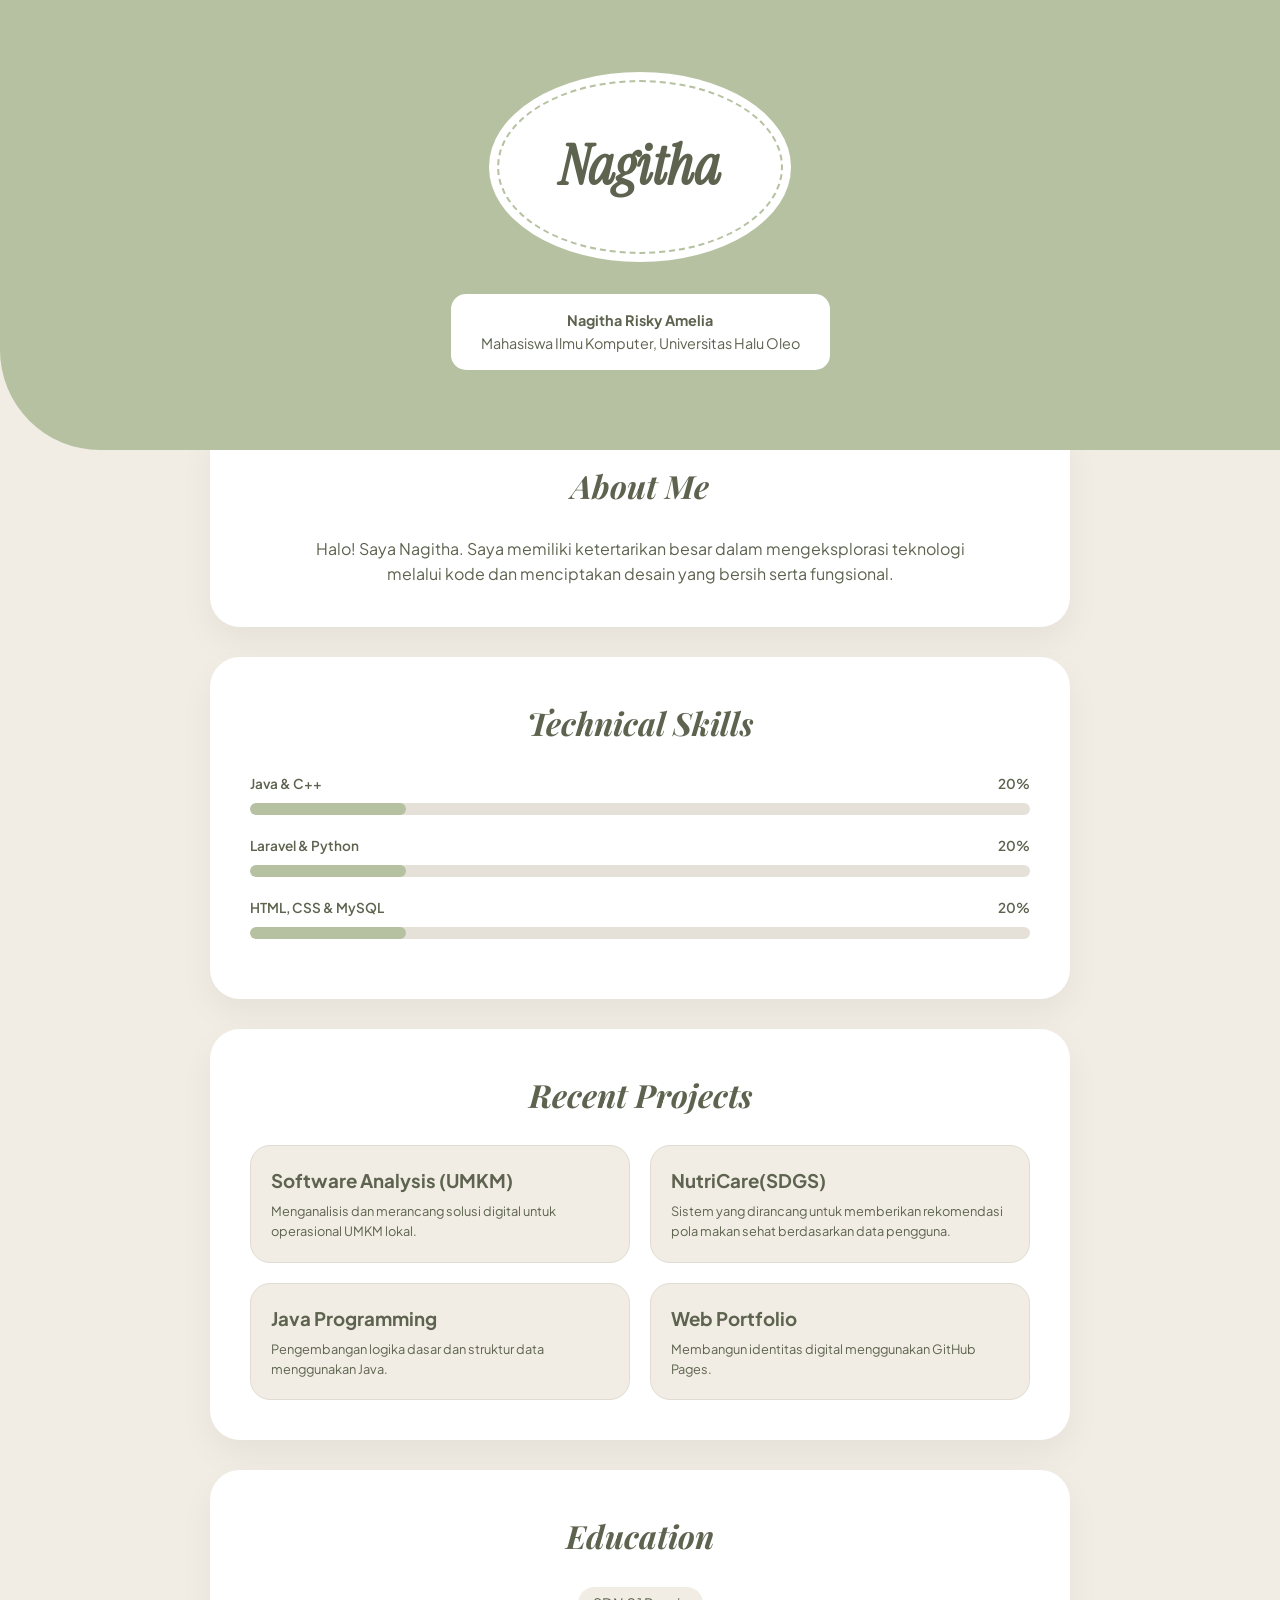
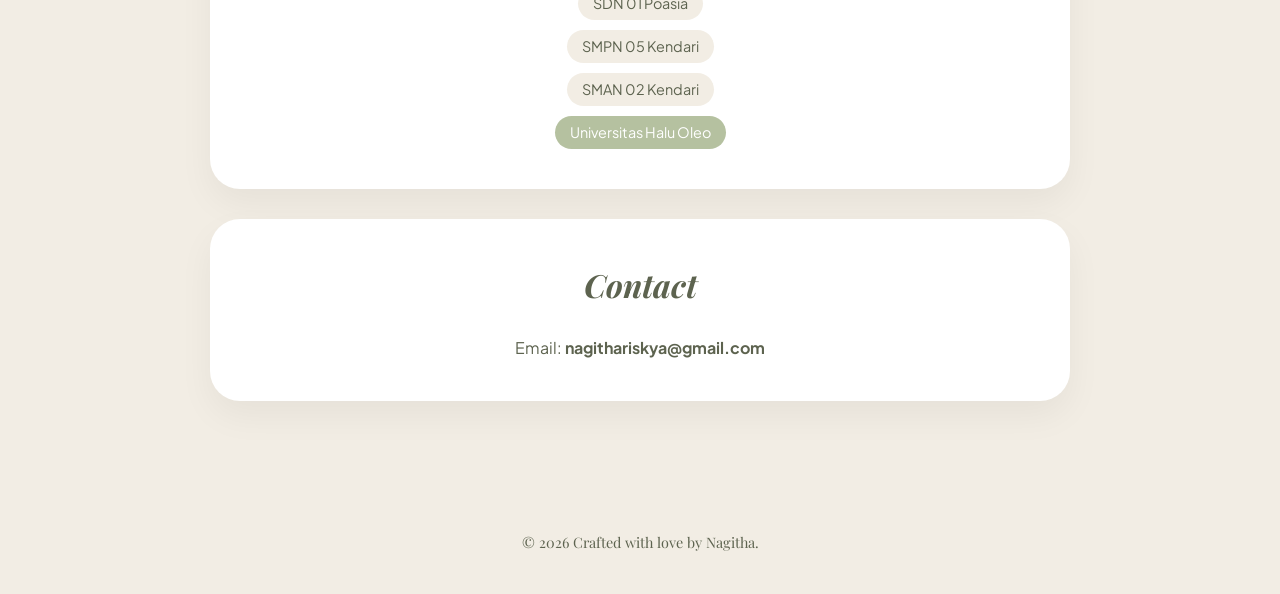
==== index.html @ df413e44 "Portofolio" ====
<!DOCTYPE html>
<html lang="id">
<head>
    <meta charset="UTF-8">
    <meta name="viewport" content="width=device-width, initial-scale=1.0">
    <title>Portfolio | Nagitha Risky Amelia</title>
    <link href="https://fonts.googleapis.com/css2?family=Playfair+Display:ital,wght@0,400;0,700;1,400&family=Instrument+Serif:ital@0;1&family=Plus+Jakarta+Sans:wght@300;400;600&display=swap" rel="stylesheet">
    
    <style>
        :root {
            --sage-green: #b5c1a0;
            --cream-light: #f2ede4;
            --soft-white: #ffffff;
            --text-olive: #5d634f;
            --accent-orange: #e8a58e;
        }

        * { margin: 0; padding: 0; box-sizing: border-box; }

        body {
            background-color: var(--cream-light);
            color: var(--text-olive);
            font-family: 'Plus Jakarta Sans', sans-serif;
            line-height: 1.6;
        }

        /* --- Header / Hero --- */
        .hero-section {
            background: var(--sage-green);
            padding: 80px 20px;
            border-bottom-left-radius: 100px;
            display: flex;
            flex-direction: column;
            align-items: center;
            text-align: center;
            position: relative;
            overflow: hidden;
        }

        .header-oval {
            background: var(--soft-white);
            padding: 40px 60px;
            border-radius: 50%;
            border: 2px dashed var(--sage-green);
            box-shadow: 0 0 0 8px var(--soft-white);
            margin-bottom: 30px;
        }

        .header-oval h1 {
            font-family: 'Instrument Serif', serif;
            font-size: 3.5rem;
            font-style: italic;
            color: var(--text-olive);
        }

        .student-info {
            background: var(--soft-white);
            padding: 15px 30px;
            border-radius: 15px;
            margin-top: 10px;
            font-size: 0.9rem;
            width: fit-content;
        }

        /* --- Main Content --- */
        .container {
            max-width: 900px;
            margin: -50px auto 40px;
            padding: 20px;
        }

        .card {
            background: var(--soft-white);
            border-radius: 30px;
            padding: 40px;
            box-shadow: 0 15px 35px rgba(0,0,0,0.05);
            margin-bottom: 30px;
        }

        h2 {
            font-family: 'Playfair Display', serif;
            font-style: italic;
            margin-bottom: 25px;
            text-align: center;
            font-size: 2rem;
        }

        /* --- About Section --- */
        .about-text {
            text-align: center;
            font-size: 1rem;
            max-width: 700px;
            margin: 0 auto;
        }

        /* --- Project Grid --- */
        .project-grid {
            display: grid;
            grid-template-columns: repeat(auto-fit, minmax(250px, 1fr));
            gap: 20px;
        }

        .project-item {
            background: var(--cream-light);
            padding: 20px;
            border-radius: 20px;
            border: 1px solid #e0dbd3;
            transition: 0.3s;
        }

        .project-item:hover { transform: translateY(-5px); }

        /* --- Skills Graphic --- */
        .skill-group { margin-bottom: 20px; }
        
        .skill-header {
            display: flex;
            justify-content: space-between;
            font-size: 0.85rem;
            font-weight: 600;
            margin-bottom: 8px;
        }

        .bar-container {
            background: #e5e0d8;
            height: 12px;
            border-radius: 10px;
            overflow: hidden;
        }

        .bar-fill {
            background: var(--sage-green);
            height: 100%;
            border-radius: 10px;
            transition: width 1s ease-in-out;
        }

        /* --- Education Timeline --- */
        .edu-list {
            list-style: none;
            display: flex;
            flex-direction: column;
            gap: 10px;
            align-items: center;
        }

        .edu-item {
            font-size: 0.9rem;
            padding: 5px 15px;
            background: var(--cream-light);
            border-radius: 50px;
        }

        footer {
            text-align: center;
            padding: 40px;
            font-family: 'Playfair Display', serif;
            font-size: 0.9rem;
            color: var(--text-olive);
        }

        @media (max-width: 600px) {
            .header-oval h1 { font-size: 2.2rem; }
            .header-oval { padding: 30px 40px; }
            .container { margin-top: -30px; }
        }
    </style>
</head>
<body>

    <header class="hero-section">
        <div class="header-oval">
            <h1>Nagitha</h1>
        </div>
        <div class="student-info">
            <p><strong>Nagitha Risky Amelia</strong></p>
            <p>Mahasiswa Ilmu Komputer, Universitas Halu Oleo</p>
        </div>
    </header>

    <div class="container">
        <div class="card">
            <h2>About Me</h2>
            <div class="about-text">
                <p>Halo! Saya Nagitha. Saya memiliki ketertarikan besar dalam mengeksplorasi teknologi melalui kode dan menciptakan desain yang bersih serta fungsional.</p>
            </div>
        </div>

        <div class="card">
            <h2>Technical Skills</h2>
            
            <div class="skill-group">
                <div class="skill-header"><span>Java & C++</span><span>20%</span></div>
                <div class="bar-container"><div class="bar-fill" style="width: 20%;"></div></div>
            </div>

            <div class="skill-group">
                <div class="skill-header"><span>Laravel & Python</span><span>20%</span></div>
                <div class="bar-container"><div class="bar-fill" style="width: 20%;"></div></div>
            </div>

            <div class="skill-group">
                <div class="skill-header"><span>HTML, CSS & MySQL</span><span>20%</span></div>
                <div class="bar-container"><div class="bar-fill" style="width: 20%;"></div></div>
            </div>
        </div>

        <div class="card">
            <h2>Recent Projects</h2>
            <div class="project-grid">
                <div class="project-item">
                    <h3>Software Analysis (UMKM)</h3>
                    <p style="font-size: 0.8rem; margin-top: 5px;">Menganalisis dan merancang solusi digital untuk operasional UMKM lokal.</p>
                </div>
                <div class="project-item">
                    <h3>NutriCare(SDGS)</h3>
                    <p style="font-size: 0.8rem; margin-top: 5px;">Sistem yang dirancang untuk memberikan rekomendasi pola makan sehat berdasarkan data pengguna.</p>
                </div>
                <div class="project-item">
                    <h3>Java Programming</h3>
                    <p style="font-size: 0.8rem; margin-top: 5px;">Pengembangan logika dasar dan struktur data menggunakan Java.</p>
                </div>
                <div class="project-item">
                    <h3>Web Portfolio</h3>
                    <p style="font-size: 0.8rem; margin-top: 5px;">Membangun identitas digital menggunakan GitHub Pages.</p>
                </div>
            </div>
        </div>

        <div class="card">
            <h2>Education</h2>
            <div class="edu-list">
                <div class="edu-item">SDN 01 Poasia</div>
                <div class="edu-item">SMPN 05 Kendari</div>
                <div class="edu-item">SMAN 02 Kendari</div>
                <div class="edu-item" style="background: var(--sage-green); color: white;">Universitas Halu Oleo</div>
            </div>
        </div>

        <div class="card" style="text-align: center;">
            <h2>Contact</h2>
            <p>Email: <strong>nagithariskya@gmail.com</strong></p>
        </div>
    </div>

    <footer>
        &copy; 2026 Crafted with love by Nagitha.
    </footer>

</body>
</html>
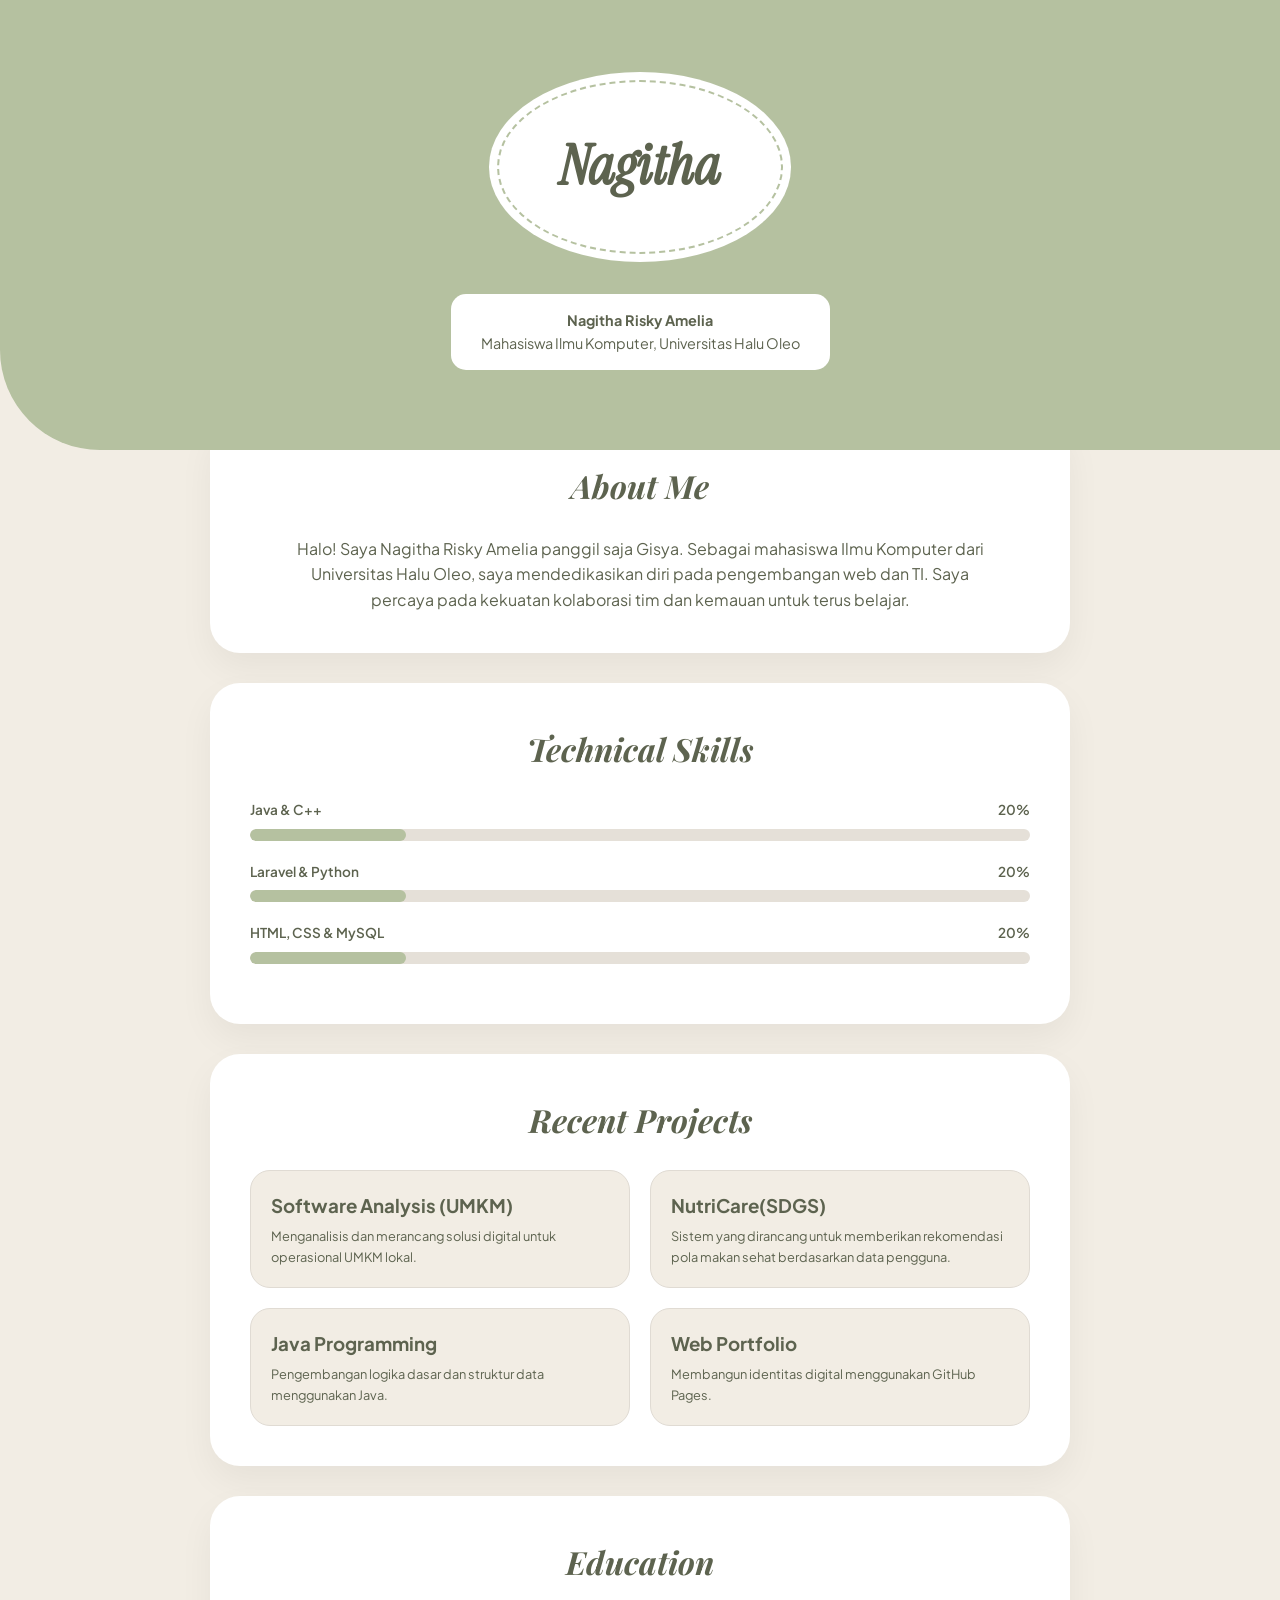
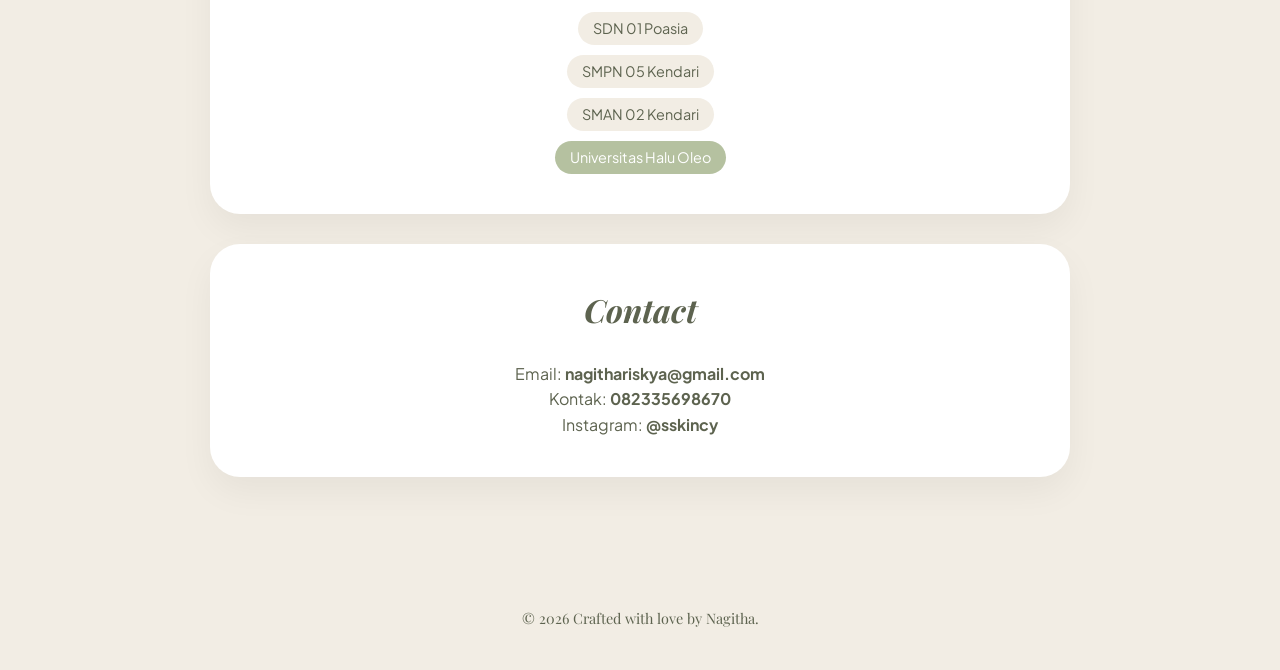
==== commit 5aee6fa9: "Portofolio" ====
--- a/index.html
+++ b/index.html
@@ -182,7 +182,7 @@
         <div class="card">
             <h2>About Me</h2>
             <div class="about-text">
-                <p>Halo! Saya Nagitha. Saya memiliki ketertarikan besar dalam mengeksplorasi teknologi melalui kode dan menciptakan desain yang bersih serta fungsional.</p>
+                <p>Halo! Saya Nagitha Risky Amelia panggil saja Gisya. Sebagai mahasiswa Ilmu Komputer dari Universitas Halu Oleo, saya mendedikasikan diri pada pengembangan web dan TI. Saya percaya pada kekuatan kolaborasi tim dan kemauan untuk terus belajar.</p>
             </div>
         </div>
 
@@ -240,6 +240,8 @@
         <div class="card" style="text-align: center;">
             <h2>Contact</h2>
             <p>Email: <strong>nagithariskya@gmail.com</strong></p>
+            <p>Kontak: <strong>082335698670</strong></p>
+            <p>Instagram: <strong>@sskincy</strong></p>
         </div>
     </div>
 
